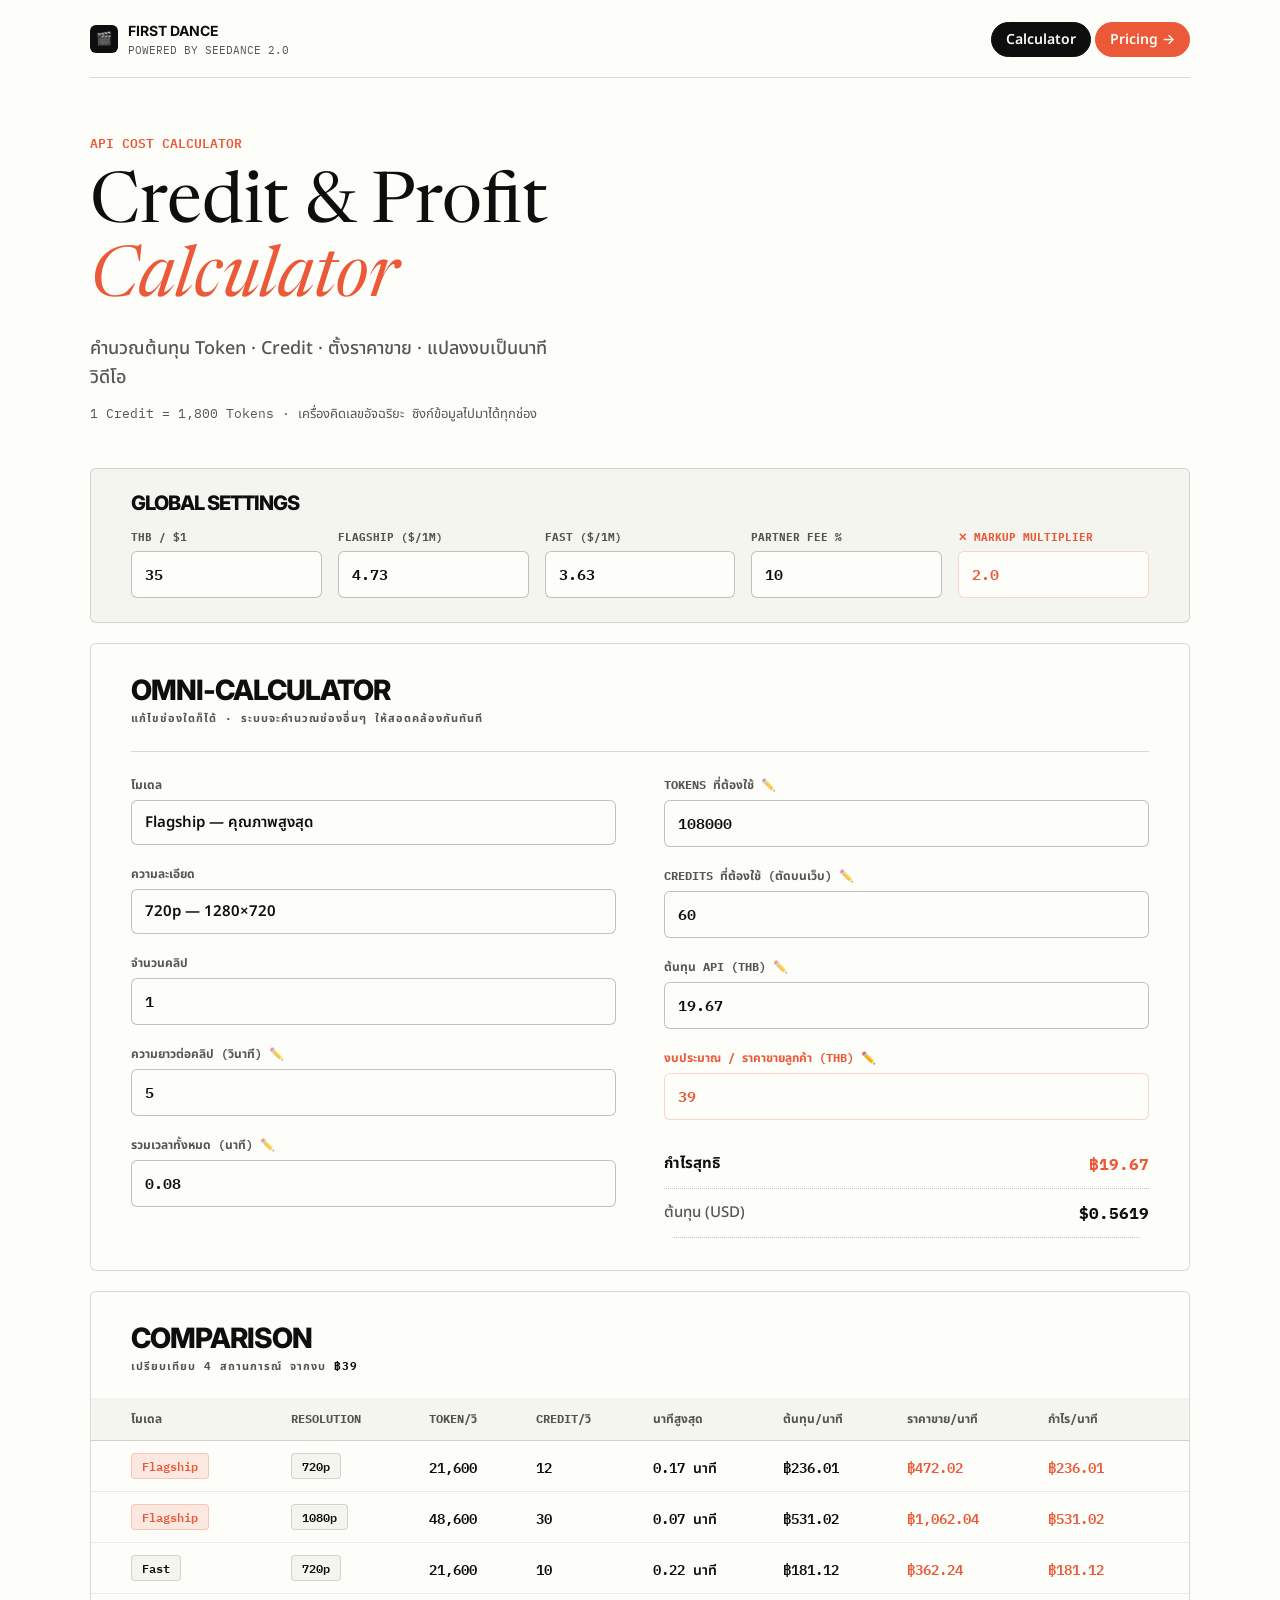
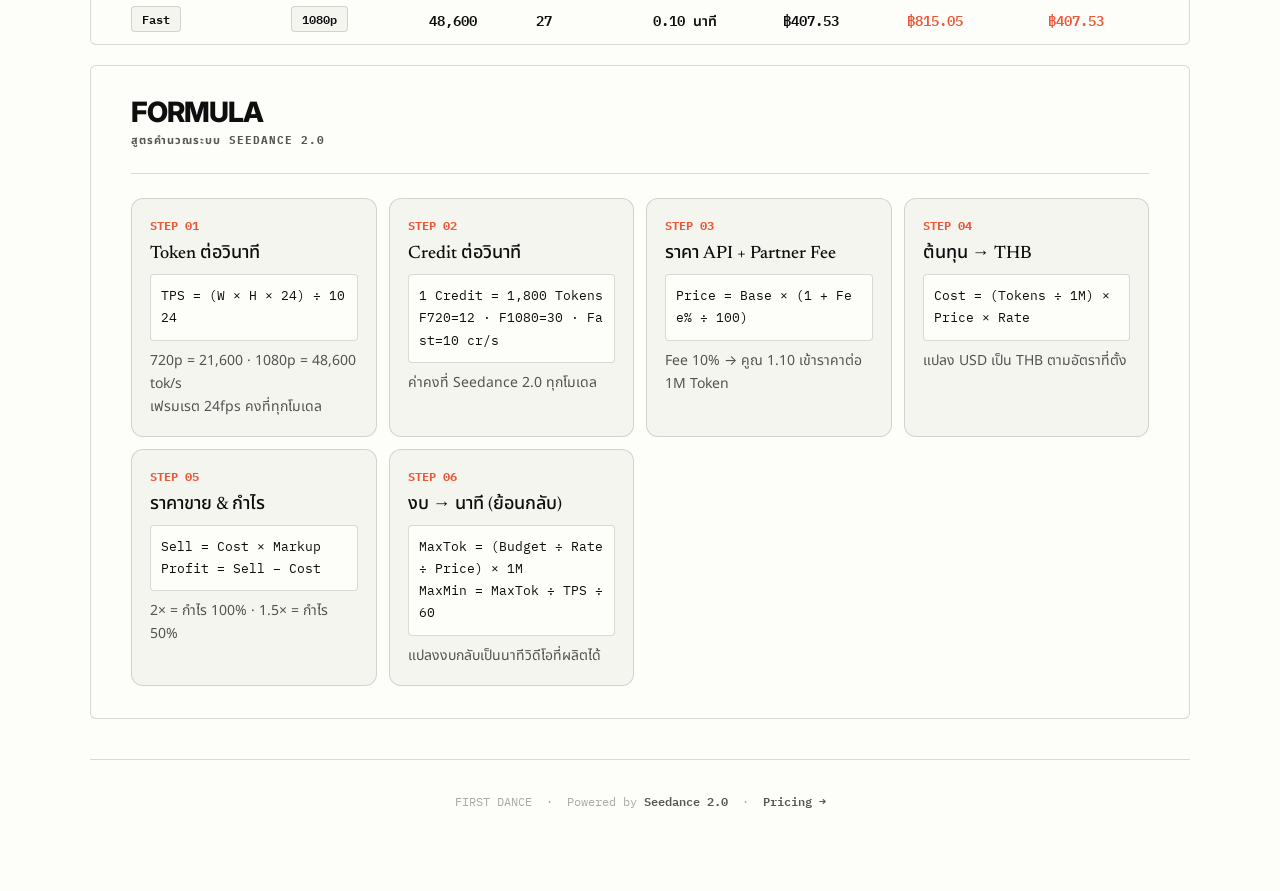
==== index.html @ 80312b05 "Initial commit: First Dance Calculator & Pricing UI" ====
<!DOCTYPE html>
<html lang="th">
<head>
<meta charset="UTF-8">
<meta name="viewport" content="width=device-width, initial-scale=1.0">
<title>FIRST DANCE — Credit & Profit Calculator</title>
<meta name="description" content="คำนวณต้นทุน Token, Credit, กำไร และงบประมาณสำหรับ Seedance 2.0 API">
<link rel="stylesheet" href="shared.css">
<style>
/* ── SECTION ROW LAYOUT ── */
.sec-list { display: flex; flex-direction: column; gap: 20px; margin-bottom: 40px; }
.sec-row {
  background: var(--snow);
  border: 1px solid var(--border);
  border-radius: var(--radius-sm);
  padding: 32px 40px;
  position: relative;
  overflow: hidden;
}
.sec-header {
  display: flex; justify-content: space-between; align-items: flex-end;
  margin-bottom: 24px;
}
.sec-name-wrap { display: flex; flex-direction: column; gap: 6px; }
.sec-name {
  font-family: var(--f-display);
  font-size: 28px; font-weight: 800;
  text-transform: uppercase;
  letter-spacing: -1px;
  line-height: 1;
  color: var(--black);
}
.sec-desc {
  font-family: var(--f-mono);
  font-size: 11px; font-weight: 700;
  color: var(--muted);
  text-transform: uppercase;
  letter-spacing: 1px;
}
.sec-sep { height: 1px; background: var(--black); margin-bottom: 24px; opacity: 0.15; }
.sec-grid-2 {
  display: grid;
  grid-template-columns: 1fr 1fr;
  gap: 48px;
}
@media(max-width: 768px) {
  .sec-grid-2 { grid-template-columns: 1fr; gap: 32px; }
  .sec-row { padding: 24px; }
}

/* Transparent results to blend with row */
.res-clean { background: transparent; border: none; margin-top: 0; }
.res-clean .res-row { padding: 12px 0; border-bottom: 1px dotted rgba(14,14,14,.25); }
.res-clean .res-row.hi { background: transparent; }
.res-clean .res-divider { margin: 8px 0; background: var(--black); opacity: 0.15; }

/* Custom field adjustments */
.sec-row .field { margin-bottom: 20px; }
</style>
</head>
<body>

<!-- NAV -->
<nav class="nav">
  <div class="nav-brand">
    <div class="nav-mark">🎬</div>
    <div>
      <div class="nav-name">FIRST DANCE</div>
      <div class="nav-sub">POWERED BY SEEDANCE 2.0</div>
    </div>
  </div>
  <div class="nav-links">
    <a href="index.html" class="active">Calculator</a>
    <a href="pricing.html" class="cta">Pricing →</a>
  </div>
</nav>

<div class="wrap">

<!-- HERO -->
<section class="hero">
  <div class="hero-eyebrow">API Cost Calculator</div>
  <h1>Credit &amp; Profit<br><em>Calculator</em></h1>
  <p class="hero-desc">คำนวณต้นทุน Token · Credit · ตั้งราคาขาย · แปลงงบเป็นนาทีวิดีโอ</p>
  <p class="hero-meta">1 Credit = 1,800 Tokens · เครื่องคิดเลขอัจฉริยะ ซิงก์ข้อมูลไปมาได้ทุกช่อง</p>
</section>

<div class="sec-list">

  <!-- ════ SETTINGS ════ -->
  <div class="sec-row" style="padding: 24px 40px; background: var(--surface);">
    <div class="sec-header" style="margin-bottom: 16px;">
      <div class="sec-name-wrap">
        <div class="sec-name" style="font-size: 20px;">Global Settings</div>
      </div>
    </div>
    <div class="settings-grid">
      <div class="field" style="margin:0"><label>THB / $1</label><input type="number" id="rate" value="35" oninput="syncAll('rate')"></div>
      <div class="field" style="margin:0"><label>Flagship ($/1M)</label><input type="number" id="pF" value="4.73" step="0.01" oninput="syncAll('rate')"></div>
      <div class="field" style="margin:0"><label>Fast ($/1M)</label><input type="number" id="pS" value="3.63" step="0.01" oninput="syncAll('rate')"></div>
      <div class="field" style="margin:0"><label>Partner Fee %</label><input type="number" id="fee" value="10" step="0.5" oninput="syncAll('rate')"></div>
      <div class="field accent" style="margin:0"><label>✕ Markup Multiplier</label><input type="number" id="markup" value="2.0" step="0.1" min="1" oninput="syncAll('rate')"></div>
    </div>
  </div>

  <!-- ════ OMNI CALCULATOR ════ -->
  <div class="sec-row">
    <div class="sec-header">
      <div class="sec-name-wrap">
        <div class="sec-name">Omni-Calculator</div>
        <div class="sec-desc">แก้ไขช่องใดก็ได้ · ระบบจะคำนวณช่องอื่นๆ ให้สอดคล้องกันทันที</div>
      </div>
    </div>
    <div class="sec-sep"></div>
    <div class="sec-grid-2">
      <!-- Left: Specs -->
      <div>
        <div class="field">
          <label>โมเดล</label>
          <select id="omni_model" onchange="syncAll('model')">
            <option value="f">Flagship — คุณภาพสูงสุด</option>
            <option value="s">Fast — ประหยัด & รวดเร็ว</option>
          </select>
        </div>
        <div class="field">
          <label>ความละเอียด</label>
          <select id="omni_res" onchange="syncAll('res')">
            <option value="720">720p — 1280×720</option>
            <option value="1080">1080p — 1920×1080</option>
          </select>
        </div>
        <div class="field">
          <label>จำนวนคลิป</label>
          <input type="number" id="omni_qty" value="1" min="1" oninput="syncAll('qty')">
        </div>
        <div class="field">
          <label>ความยาวต่อคลิป (วินาที) ✏️</label>
          <input type="number" id="omni_dur" value="5" min="0.1" step="0.1" oninput="syncAll('dur')">
        </div>
        <div class="field">
          <label>รวมเวลาทั้งหมด (นาที) ✏️</label>
          <input type="number" id="omni_min" value="0.08" min="0" step="0.01" oninput="syncAll('min')">
        </div>
      </div>
      
      <!-- Right: Costs & Budgets -->
      <div>
        <div class="field">
          <label>Tokens ที่ต้องใช้ ✏️</label>
          <input type="number" id="omni_tok" value="108000" min="0" oninput="syncAll('tok')">
        </div>
        <div class="field">
          <label>Credits ที่ต้องใช้ (ตัดบนเว็บ) ✏️</label>
          <input type="number" id="omni_cr" value="60" min="0" oninput="syncAll('cr')">
        </div>
        <div class="field">
          <label>ต้นทุน API (THB) ✏️</label>
          <input type="number" id="omni_cost" value="19.67" min="0" step="0.01" oninput="syncAll('cost')">
        </div>
        <div class="field accent">
          <label>งบประมาณ / ราคาขายลูกค้า (THB) ✏️</label>
          <input type="number" id="omni_budget" value="39.34" min="0" step="1" oninput="syncAll('budget')">
        </div>
        
        <!-- Meta info -->
        <div class="results res-clean" style="margin-top: 16px;">
          <div class="res-row hi"><span class="res-label">กำไรสุทธิ</span><span class="res-val vr" id="omni_profit">฿0</span></div>
          <div class="res-row"><span class="res-label">ต้นทุน (USD)</span><span class="res-val" id="omni_usd">$0.0000</span></div>
        </div>
      </div>
    </div>
  </div>

  <!-- ════ COMPARISON TABLE ════ -->
  <div class="sec-row" style="padding: 0;">
    <div class="sec-header" style="padding: 32px 40px 0; margin-bottom: 24px;">
      <div class="sec-name-wrap">
        <div class="sec-name">Comparison</div>
        <div class="sec-desc">เปรียบเทียบ 4 สถานการณ์ จากงบ <span id="cmp_lbl" style="color:var(--black)">—</span></div>
      </div>
    </div>
    <div class="tbl-wrap">
      <table>
        <thead><tr>
          <th style="padding-left:40px">โมเดล</th><th>Resolution</th><th>Token/วิ</th><th>Credit/วิ</th>
          <th>นาทีสูงสุด</th><th>ต้นทุน/นาที</th><th>ราคาขาย/นาที</th><th style="padding-right:40px">กำไร/นาที</th>
        </tr></thead>
        <tbody id="cmp_body"></tbody>
      </table>
    </div>
  </div>

  <!-- ════ FORMULA ════ -->
  <div class="sec-row">
    <div class="sec-header">
      <div class="sec-name-wrap">
        <div class="sec-name">Formula</div>
        <div class="sec-desc">สูตรคำนวณระบบ Seedance 2.0</div>
      </div>
    </div>
    <div class="sec-sep"></div>
    <div class="formula-grid">
      <div class="f-item">
        <div class="f-step">Step 01</div>
        <div class="f-title">Token ต่อวินาที</div>
        <div class="f-code">TPS = (W × H × 24) ÷ 1024</div>
        <div class="f-desc">720p = 21,600 · 1080p = 48,600 tok/s<br>เฟรมเรต 24fps คงที่ทุกโมเดล</div>
      </div>
      <div class="f-item">
        <div class="f-step">Step 02</div>
        <div class="f-title">Credit ต่อวินาที</div>
        <div class="f-code">1 Credit = 1,800 Tokens<br>F720=12 · F1080=30 · Fast=10 cr/s</div>
        <div class="f-desc">ค่าคงที่ Seedance 2.0 ทุกโมเดล</div>
      </div>
      <div class="f-item">
        <div class="f-step">Step 03</div>
        <div class="f-title">ราคา API + Partner Fee</div>
        <div class="f-code">Price = Base × (1 + Fee% ÷ 100)</div>
        <div class="f-desc">Fee 10% → คูณ 1.10 เข้าราคาต่อ 1M Token</div>
      </div>
      <div class="f-item">
        <div class="f-step">Step 04</div>
        <div class="f-title">ต้นทุน → THB</div>
        <div class="f-code">Cost = (Tokens ÷ 1M) × Price × Rate</div>
        <div class="f-desc">แปลง USD เป็น THB ตามอัตราที่ตั้ง</div>
      </div>
      <div class="f-item">
        <div class="f-step">Step 05</div>
        <div class="f-title">ราคาขาย & กำไร</div>
        <div class="f-code">Sell = Cost × Markup<br>Profit = Sell − Cost</div>
        <div class="f-desc">2× = กำไร 100% · 1.5× = กำไร 50%</div>
      </div>
      <div class="f-item">
        <div class="f-step">Step 06</div>
        <div class="f-title">งบ → นาที (ย้อนกลับ)</div>
        <div class="f-code">MaxTok = (Budget ÷ Rate ÷ Price) × 1M<br>MaxMin = MaxTok ÷ TPS ÷ 60</div>
        <div class="f-desc">แปลงงบกลับเป็นนาทีวิดีโอที่ผลิตได้</div>
      </div>
    </div>
  </div>

</div> <!-- /sec-list -->

<footer class="footer">
  FIRST DANCE &nbsp;·&nbsp; Powered by <a href="https://seedance2.ai">Seedance 2.0</a> &nbsp;·&nbsp; <a href="pricing.html">Pricing →</a>
</footer>

</div><!-- /wrap -->

<script>
// ── Helpers ──
const TPS720  = (1280*720*24)/1024;
const TPS1080 = (1920*1080*24)/1024;
const CR = { f720:12, f1080:30, s720:10, s1080:27 };
const TOKENS_PER_CR = 1800;

const fmt  = (n, d=2) => Number(n).toLocaleString('th-TH', {minimumFractionDigits:d, maximumFractionDigits:d});
const fmti = n => Math.round(n).toLocaleString('th-TH');
const g    = id => parseFloat(document.getElementById(id).value) || 0;
const set  = (id, v) => document.getElementById(id).textContent = v;

function getGlobals() {
  const rate=g('rate')||35, pF=g('pF')||4.73, pS=g('pS')||3.63, fee=g('fee'), mk=g('markup')||1;
  const fm = 1 + fee/100;
  return { rate, rF: pF*fm, rS: pS*fm, mk };
}

let lastEdited = 'dur'; // Default anchor point

function getConstants() {
  const mdl = document.getElementById('omni_model').value;
  const res = document.getElementById('omni_res').value;
  const { rate, rF, rS, mk } = getGlobals();
  
  const tps = res === '1080' ? TPS1080 : TPS720;
  const pm = mdl === 'f' ? rF : rS; // USD per 1M tokens
  
  const qty = g('omni_qty') || 1;
  
  return { rate, mk, tps, pm, qty, rF, rS };
}

function syncAll(source) {
  // If user changed settings, model, res, or qty, we keep the last anchor point to recalculate based on it.
  if (source !== 'rate' && source !== 'model' && source !== 'res' && source !== 'qty') {
    if (source) lastEdited = source;
  }
  
  const c = getConstants();
  let tok = 0;
  
  // 1. Calculate Tokens (the absolute truth) from the currently anchored input
  if (lastEdited === 'dur') {
    const dur = g('omni_dur');
    tok = dur * c.qty * c.tps;
  } else if (lastEdited === 'min') {
    const mins = g('omni_min');
    const dur = (mins * 60) / c.qty;
    tok = dur * c.qty * c.tps;
  } else if (lastEdited === 'tok') {
    tok = g('omni_tok');
  } else if (lastEdited === 'cr') {
    const cr = g('omni_cr');
    tok = cr * TOKENS_PER_CR;
  } else if (lastEdited === 'cost') {
    const costThb = g('omni_cost');
    const costUsd = costThb / c.rate;
    tok = (costUsd / c.pm) * 1e6;
  } else if (lastEdited === 'budget') {
    const budget = g('omni_budget');
    const costThb = budget / c.mk;
    const costUsd = costThb / c.rate;
    tok = (costUsd / c.pm) * 1e6;
  }

  // 2. Compute all other values from `tok`
  const durTotal = tok / c.tps;
  const durPerClip = c.qty > 0 ? durTotal / c.qty : 0;
  const mins = durTotal / 60;
  const cr = tok / TOKENS_PER_CR;
  const costUsd = (tok / 1e6) * c.pm;
  const costThb = costUsd * c.rate;
  const budget = costThb * c.mk;
  const profit = budget - costThb;
  
  // 3. Update DOM inputs safely (skip the one user is currently typing to prevent jumping cursors)
  // We use .toFixed or Math.round to avoid commas in <input type="number">
  if (source !== 'dur') document.getElementById('omni_dur').value = (Math.round(durPerClip * 10) / 10).toString();
  if (source !== 'min') document.getElementById('omni_min').value = (Math.round(mins * 100) / 100).toString();
  if (source !== 'tok') document.getElementById('omni_tok').value = Math.round(tok).toString();
  if (source !== 'cr')  document.getElementById('omni_cr').value = Math.round(cr).toString();
  if (source !== 'cost') document.getElementById('omni_cost').value = (Math.round(costThb * 100) / 100).toString();
  if (source !== 'budget') document.getElementById('omni_budget').value = Math.round(budget).toString();
  
  // Update text results
  set('omni_profit', '฿' + fmt(profit));
  set('omni_usd', '$' + fmt(costUsd, 4));
  
  // Update comparison table
  updateComparison(budget, c.rate, c.mk, c.rF, c.rS);
}

function updateComparison(budget, rate, mk, rF, rS) {
  set('cmp_lbl', '฿' + fmt(budget, 0));
  const rows = [
    { m:'Flagship', r:'720p',  tps:TPS720,  cr:12, pm:rF },
    { m:'Flagship', r:'1080p', tps:TPS1080, cr:30, pm:rF },
    { m:'Fast',     r:'720p',  tps:TPS720,  cr:10, pm:rS },
    { m:'Fast',     r:'1080p', tps:TPS1080, cr:27, pm:rS },
  ];
  const tbody = document.getElementById('cmp_body');
  tbody.innerHTML = '';
  rows.forEach(r => {
    const mt = budget>0 ? (budget/rate/r.pm)*1e6 : 0;
    const ms = budget>0 ? mt/r.tps : 0;
    const mm = budget>0 ? ms/60 : 0;
    const cpm = (r.tps*60/1e6)*r.pm*rate;
    const spm = cpm*mk;
    const ppm = spm-cpm;
    const tr = document.createElement('tr');
    tr.innerHTML = `
      <td style="padding-left:40px"><span class="tag${r.m==='Flagship'?' red':''}">${r.m}</span></td>
      <td><span class="tag">${r.r}</span></td>
      <td class="mono">${fmti(r.tps)}</td>
      <td class="mono">${r.cr}</td>
      <td class="mono">${fmt(mm)} นาที</td>
      <td class="mono">฿${fmt(cpm)}</td>
      <td class="mono red">฿${fmt(spm)}</td>
      <td class="mono red" style="padding-right:40px">฿${fmt(ppm)}</td>`;
    tbody.appendChild(tr);
  });
}

// Initial calculation on load
window.onload = () => syncAll();
</script>
</body>
</html>
---- shared.css ----
/* ═══════════════════════════════════════════
   FIRST DANCE — Design System v2
   Black Russian · Snow · Cinnabar
═══════════════════════════════════════════ */
@import url('https://fonts.googleapis.com/css2?family=Inter:wght@400;500;600;700&family=Newsreader:ital,opsz,wght@0,6..72,400;0,6..72,500;1,6..72,400&family=IBM+Plex+Mono:wght@400;500;600;700&family=Noto+Sans+Thai:wght@400;500;600;700&display=swap');

/* ── RESET ── */
*, *::before, *::after { box-sizing: border-box; margin: 0; padding: 0; }
html { scroll-behavior: auto; }

/* ── TOKENS ── */
:root {
  --black:   #0e0e0e;
  --snow:    #fdfdf9;
  --red:     #eb5939;
  --red-dim: rgba(235,89,57,.12);
  --red-mid: rgba(235,89,57,.25);

  --bg:      var(--snow);
  --fg:      var(--black);
  --border:  rgba(14,14,14,.15); /* Slightly darker for better visibility */
  --border2: rgba(14,14,14,.08);
  --surface: #f5f5f0;
  --muted:   rgba(14,14,14,.7); /* Darker muted for readability */
  --dim:     rgba(14,14,14,.35);

  /* Font roles: */
  --f-display:  'Inter', 'Noto Sans Thai', sans-serif;
  --f-thai:     'Noto Sans Thai', 'Inter', sans-serif;
  --f-editorial:'Newsreader', 'Noto Sans Thai', serif;
  --f-mono:     'IBM Plex Mono', 'Noto Sans Thai', monospace;

  --radius-sm: 6px;
  --radius:    12px;
  --radius-lg: 20px;
  --ease:      cubic-bezier(.16,1,.3,1);
}

/* ── BASE ── */
body {
  font-family: var(--f-thai);
  background: var(--bg);
  color: var(--fg);
  min-height: 100vh;
  padding: 0 24px 80px;
  -webkit-font-smoothing: antialiased;
  overflow-x: hidden;
  font-size: 16px;
  line-height: 1.5;
}
::selection { background: var(--red); color: var(--snow); }

/* ── SCROLLBAR ── */
::-webkit-scrollbar { width: 4px; }
::-webkit-scrollbar-track { background: transparent; }
::-webkit-scrollbar-thumb { background: var(--dim); border-radius: 2px; }

/* ── NAV ── */
.nav {
  display: flex; align-items: center; justify-content: space-between;
  padding: 20px 0 18px;
  max-width: 1100px; margin: 0 auto;
  border-bottom: 1px solid var(--border);
}
.nav-brand { display: flex; align-items: center; gap: 10px; }
.nav-mark {
  width: 28px; height: 28px; border-radius: 6px;
  background: var(--black);
  display: flex; align-items: center; justify-content: center;
  font-size: 13px;
}
.nav-name {
  font-family: var(--f-display);
  font-size: 14px; font-weight: 700;
  color: var(--black);
}
.nav-sub {
  font-family: var(--f-mono);
  font-size: 11px; color: var(--muted);
  margin-top: 1px;
}
.nav-links { display: flex; gap: 4px; }
.nav-links a {
  font-size: 14px; font-weight: 600;
  color: var(--muted);
  text-decoration: none;
  padding: 6px 14px;
  border-radius: 99px;
  border: 1px solid transparent;
  transition: all .2s var(--ease);
}
.nav-links a:hover { color: var(--fg); border-color: var(--border); }
.nav-links a.active {
  background: var(--black); color: var(--snow);
  border-color: var(--black);
}
.nav-links a.cta {
  background: var(--red); color: var(--snow) !important;
  border-color: var(--red) !important;
}

/* ── WRAP ── */
.wrap { max-width: 1100px; margin: 0 auto; }

/* ── HERO ── */
.hero { padding: 56px 0 44px; }
.hero-eyebrow {
  font-family: var(--f-mono);
  font-size: 13px; font-weight: 600;
  color: var(--red);
  text-transform: uppercase;
  margin-bottom: 16px;
}
.hero h1 {
  font-family: var(--f-editorial);
  font-size: clamp(40px, 5.5vw, 72px);
  font-weight: 400; /* Thicker */
  line-height: 1.05;
  margin-bottom: 18px;
  color: var(--black);
}
.hero h1 em {
  font-style: italic;
  color: var(--red);
}
.hero-desc {
  font-family: var(--f-thai);
  font-size: 18px;
  font-weight: 500;
  color: var(--muted);
  line-height: 1.6;
  max-width: 480px;
  margin-bottom: 12px;
}
.hero-meta {
  font-family: var(--f-mono);
  font-size: 13px;
  color: var(--muted);
}

/* ── SECTION LABEL ── */
.section-label {
  font-family: var(--f-mono);
  font-size: 12px; font-weight: 700;
  color: var(--muted);
  text-transform: uppercase;
  letter-spacing: .5px;
  margin: 32px 0 16px;
  display: flex; align-items: center; gap: 12px;
}
.section-label::after { content: ''; flex: 1; height: 1px; background: var(--border); }

/* ── CARD ── */
.card {
  background: var(--snow);
  border: 1px solid var(--border);
  border-radius: var(--radius-lg);
  padding: 28px;
  position: relative;
}
.card-title {
  font-family: var(--f-thai);
  font-size: 20px; font-weight: 700;
  color: var(--black);
  margin-bottom: 5px;
  line-height: 1.3;
}
.card-sub {
  font-family: var(--f-thai);
  font-size: 15px;
  color: var(--muted);
  line-height: 1.5;
  margin-bottom: 20px;
}

/* ── SETTINGS BAR ── */
.settings-bar {
  background: var(--surface);
  border: 1px solid var(--border);
  border-radius: var(--radius-lg);
  padding: 20px 24px;
  margin-bottom: 24px;
}
.settings-bar-label {
  font-family: var(--f-mono);
  font-size: 12px; font-weight: 700;
  color: var(--muted);
  text-transform: uppercase;
  margin-bottom: 16px;
  display: flex; align-items: center; gap: 10px;
}
.settings-bar-label::after { content: ''; flex: 1; height: 1px; background: var(--border); }
.settings-grid {
  display: grid;
  grid-template-columns: repeat(auto-fit, minmax(170px, 1fr));
  gap: 16px;
}
.settings-grid .field label { white-space: nowrap; font-size: 11px; letter-spacing: 0; }

/* ── FORM FIELD ── */
.field { display: flex; flex-direction: column; gap: 6px; margin-bottom: 14px; }
.field label {
  font-family: var(--f-mono);
  font-size: 12px; font-weight: 700;
  color: var(--muted);
  text-transform: uppercase;
}
.field input, .field select {
  font-family: var(--f-mono);
  font-size: 15px; font-weight: 600;
  color: var(--black);
  background: var(--snow);
  border: 1.5px solid rgba(14,14,14,.25); /* More visible border */
  border-radius: var(--radius-sm);
  padding: 10px 13px;
  width: 100%;
  transition: border-color .15s, box-shadow .15s;
  -webkit-appearance: none; appearance: none;
}
.field select { cursor: pointer; font-family: var(--f-thai); }
.field input:focus, .field select:focus {
  outline: none;
  border-color: var(--red);
  box-shadow: 0 0 0 3px var(--red-dim);
}
.field.accent label { color: var(--red); }
.field.accent input { border-color: var(--red-mid); color: var(--red); }
select {
  background-image: url("data:image/svg+xml,%3Csvg xmlns='http://www.w3.org/2000/svg' width='10' height='6' viewBox='0 0 10 6'%3E%3Cpath fill='%230e0e0e' opacity='.6' d='M0 0l5 6 5-6z'/%3E%3C/svg%3E");
  background-repeat: no-repeat;
  background-position: right 13px center;
  padding-right: 34px;
}
.row2 { display: grid; grid-template-columns: 2fr 1fr; gap: 8px; }

/* ── RESULTS ── */
.results {
  background: var(--surface);
  border: 1px solid var(--border);
  border-radius: var(--radius);
  overflow: hidden;
  margin-top: 16px;
}
.res-row {
  display: flex; justify-content: space-between; align-items: center;
  padding: 12px 16px;
  border-bottom: 1px solid var(--border2);
  gap: 10px;
}
.res-row:last-child { border-bottom: none; }
.res-label {
  font-family: var(--f-thai);
  font-size: 15px; font-weight: 500;
  color: var(--muted);
  flex-shrink: 0;
  line-height: 1.4;
}
.res-val {
  font-family: var(--f-mono);
  font-size: 16px; font-weight: 700;
  color: var(--black);
  text-align: right;
  white-space: nowrap;
}
.res-val.vr  { color: var(--red); }
.res-row.hi  { background: rgba(235,89,57,.08); }
.res-row.hi .res-label { font-weight: 700; color: var(--black); }
.res-divider { height: 1px; background: var(--border); }

/* ── BIG NUMBER ── */
.big-num {
  font-family: var(--f-editorial);
  font-size: clamp(28px, 4vw, 48px);
  font-weight: 500;
  line-height: 1;
  color: var(--black);
}
.big-num.red { color: var(--red); }

/* ── STAT BOXES ── */
.stat-grid { display: grid; grid-template-columns: repeat(auto-fit, minmax(130px, 1fr)); gap: 1px; background: var(--border); border-radius: var(--radius); overflow: hidden; margin-top: 16px; }
.stat-box { background: var(--snow); padding: 18px 14px; text-align: center; }
.stat-val { font-family: var(--f-mono); font-size: 22px; font-weight: 700; color: var(--black); margin-bottom: 6px; }
.stat-val.red { color: var(--red); }
.stat-lbl { font-family: var(--f-mono); font-size: 12px; font-weight: 700; color: var(--muted); text-transform: uppercase; line-height: 1.4; }

/* ── TABLE ── */
.tbl-wrap { overflow-x: auto; }
table { width: 100%; border-collapse: collapse; }
th {
  font-family: var(--f-mono);
  padding: 12px 14px;
  text-align: left;
  color: var(--muted);
  font-size: 12px; font-weight: 700;
  text-transform: uppercase;
  border-bottom: 1px solid var(--border);
  white-space: nowrap;
  background: var(--surface);
}
td {
  padding: 12px 14px;
  border-bottom: 1px solid var(--border2);
  font-size: 14px;
  white-space: nowrap;
}
tbody tr:last-child td { border-bottom: none; }
tbody tr:hover { background: var(--surface); }
.mono { font-family: var(--f-mono); font-weight: 600; }
.mono.red { color: var(--red); }

/* ── TAGS ── */
.tag {
  display: inline-flex; align-items: center;
  padding: 3px 10px; border-radius: 4px;
  font-family: var(--f-mono);
  font-size: 12px; font-weight: 600;
  background: var(--surface); color: var(--fg);
  border: 1px solid var(--border);
}
.tag.red { background: var(--red-dim); color: var(--red); border-color: var(--red-mid); }

/* ── FORMULA ── */
.formula-grid { display: grid; grid-template-columns: repeat(auto-fit, minmax(220px, 1fr)); gap: 12px; }
.f-item { background: var(--surface); border: 1px solid var(--border); border-radius: var(--radius); padding: 18px; }
.f-step { font-family: var(--f-mono); font-size: 12px; font-weight: 700; color: var(--red); text-transform: uppercase; margin-bottom: 8px; }
.f-title { font-family: var(--f-editorial); font-size: 18px; font-weight: 500; margin-bottom: 8px; color: var(--black); line-height: 1.3; }
.f-code { font-family: var(--f-mono); font-size: 13px; color: var(--black); background: var(--snow); border: 1px solid var(--border); border-radius: 4px; padding: 10px; line-height: 1.7; margin-bottom: 8px; word-break: break-all; }
.f-desc { font-family: var(--f-thai); font-size: 14px; color: var(--muted); line-height: 1.65; }

/* ── BUTTON ── */
.btn {
  font-family: var(--f-display);
  font-size: 14px; font-weight: 700;
  padding: 10px 20px;
  border-radius: 99px;
  border: 1.5px solid transparent;
  transition: all .2s var(--ease);
  display: inline-flex; align-items: center; gap: 6px;
}
.btn-solid { background: var(--black); color: var(--snow); border-color: var(--black); }
.btn-solid:hover { background: var(--red); border-color: var(--red); }
.btn-outline { background: transparent; color: var(--fg); border-color: var(--border); }
.btn-outline:hover { border-color: var(--black); }
.btn-red { background: var(--red); color: var(--snow); border-color: var(--red); }
.btn-red:hover { opacity: .9; }

/* ── TOGGLE TABS ── */
.tab-bar {
  display: flex; gap: 2px;
  background: var(--surface);
  border: 1px solid var(--border);
  border-radius: 99px;
  padding: 4px;
  width: fit-content;
  margin-bottom: 20px;
}
.tab-btn {
  font-family: var(--f-display);
  font-size: 14px; font-weight: 600;
  padding: 8px 20px;
  border-radius: 99px;
  border: none; background: transparent;
  color: var(--muted);
  transition: all .2s var(--ease);
}
.tab-btn.active { background: var(--black); color: var(--snow); }

/* ── CONVERTER ── */
.converter-box {
  display: grid;
  grid-template-columns: 1fr auto 1fr;
  gap: 16px;
  align-items: start;
  margin-bottom: 16px;
}
.conv-side { background: var(--surface); border: 1px solid var(--border); border-radius: var(--radius); padding: 16px; }
.conv-label {
  font-family: var(--f-mono);
  font-size: 12px; font-weight: 700;
  color: var(--muted);
  text-transform: uppercase;
  margin-bottom: 10px;
}
.conv-mid {
  display: flex; align-items: center; justify-content: center;
  padding-top: 40px;
}
.conv-arrow {
  width: 40px; height: 40px;
  border-radius: 50%;
  background: var(--black);
  color: var(--snow);
  display: flex; align-items: center; justify-content: center;
  font-size: 16px;
  border: none;
  transition: background .2s;
}
.conv-arrow:hover { background: var(--red); }
.conv-result {
  font-family: var(--f-editorial);
  font-size: 32px; font-weight: 500;
  color: var(--black);
  line-height: 1;
  margin-top: 12px;
  margin-bottom: 6px;
}
.conv-result-label {
  font-family: var(--f-mono);
  font-size: 13px; color: var(--muted);
}
@media (max-width: 640px) {
  .converter-box { grid-template-columns: 1fr; }
  .conv-mid { padding-top: 0; transform: rotate(90deg); }
}

/* ── 2 COL ── */
.two-col { display: grid; grid-template-columns: 1fr 1fr; gap: 16px; margin-bottom: 20px; }
@media (max-width: 780px) { .two-col { grid-template-columns: 1fr; } }

/* ── FOOTER ── */
.footer {
  font-family: var(--f-mono);
  font-size: 12px; color: var(--dim);
  text-align: center;
  padding: 32px 0 0;
  border-top: 1px solid var(--border);
  margin-top: 40px;
}
.footer a { color: var(--muted); text-decoration: none; font-weight: 600; }
.footer a:hover { color: var(--red); }
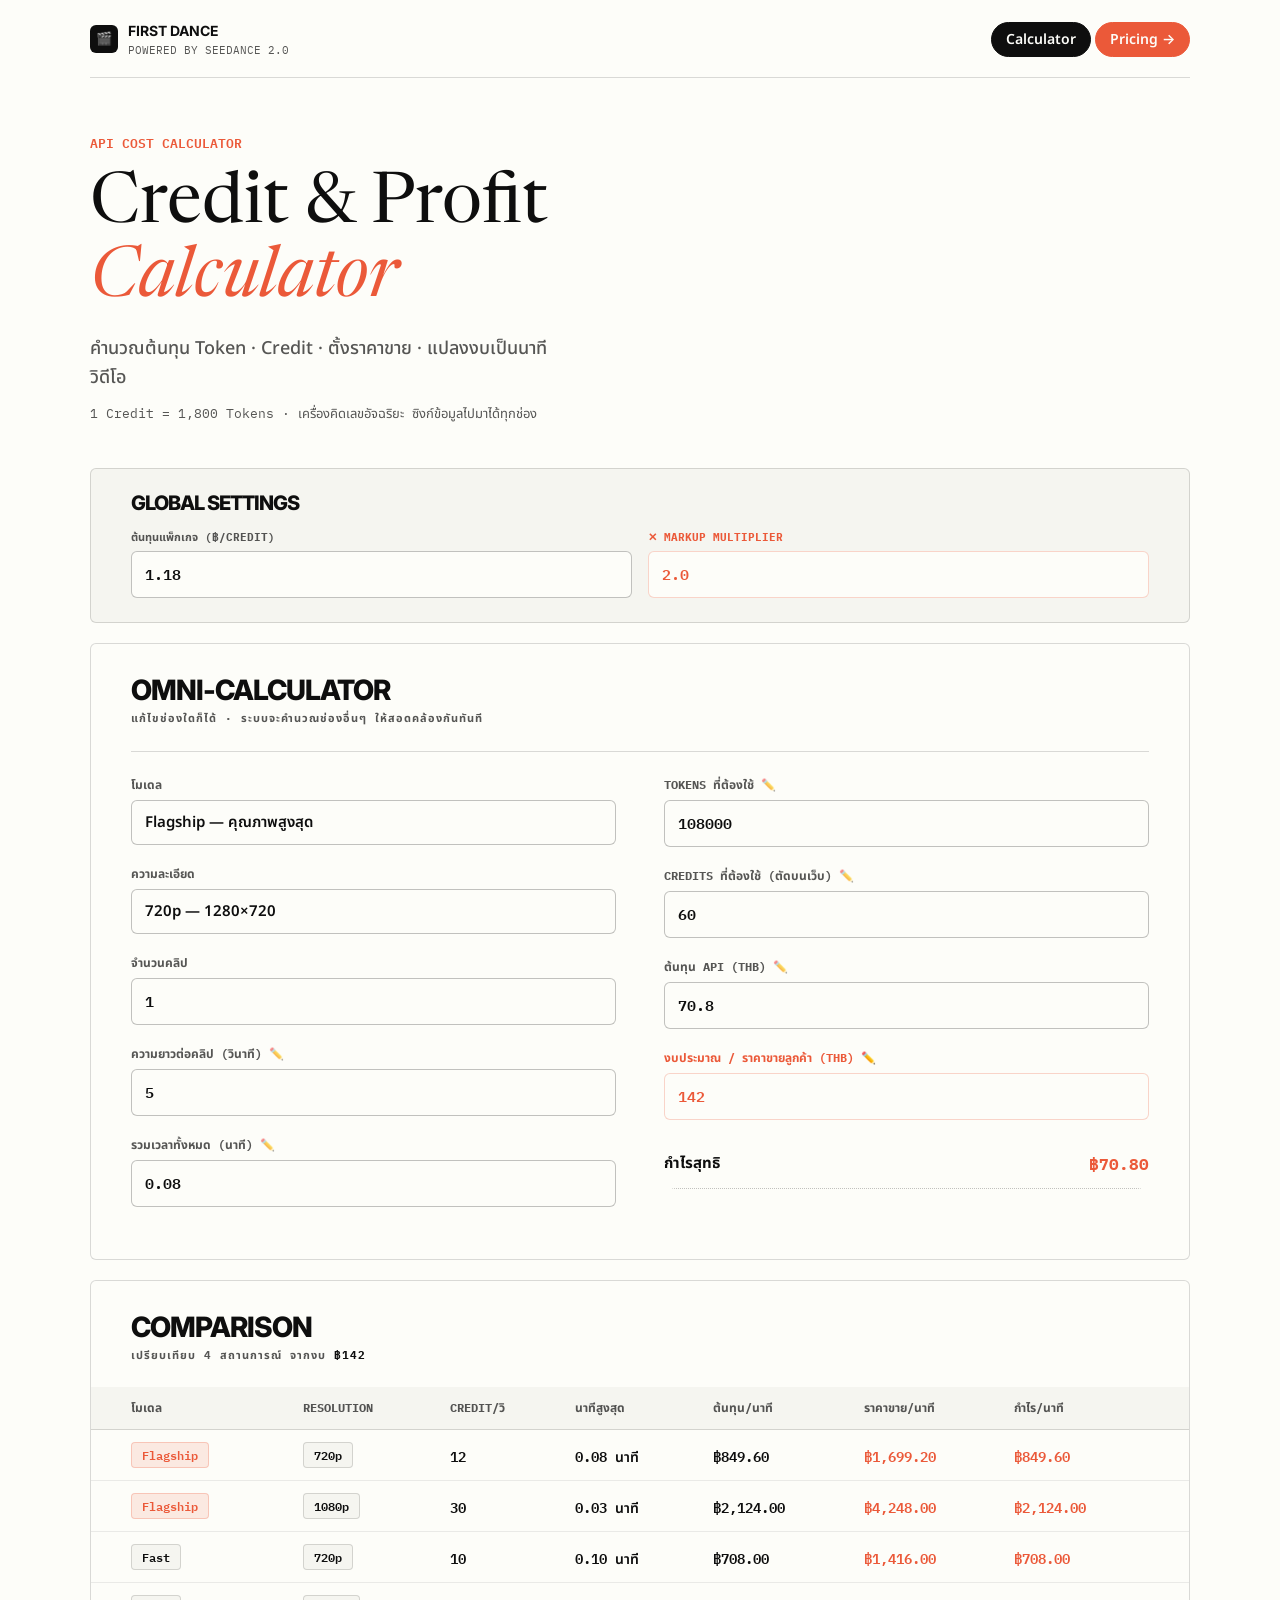
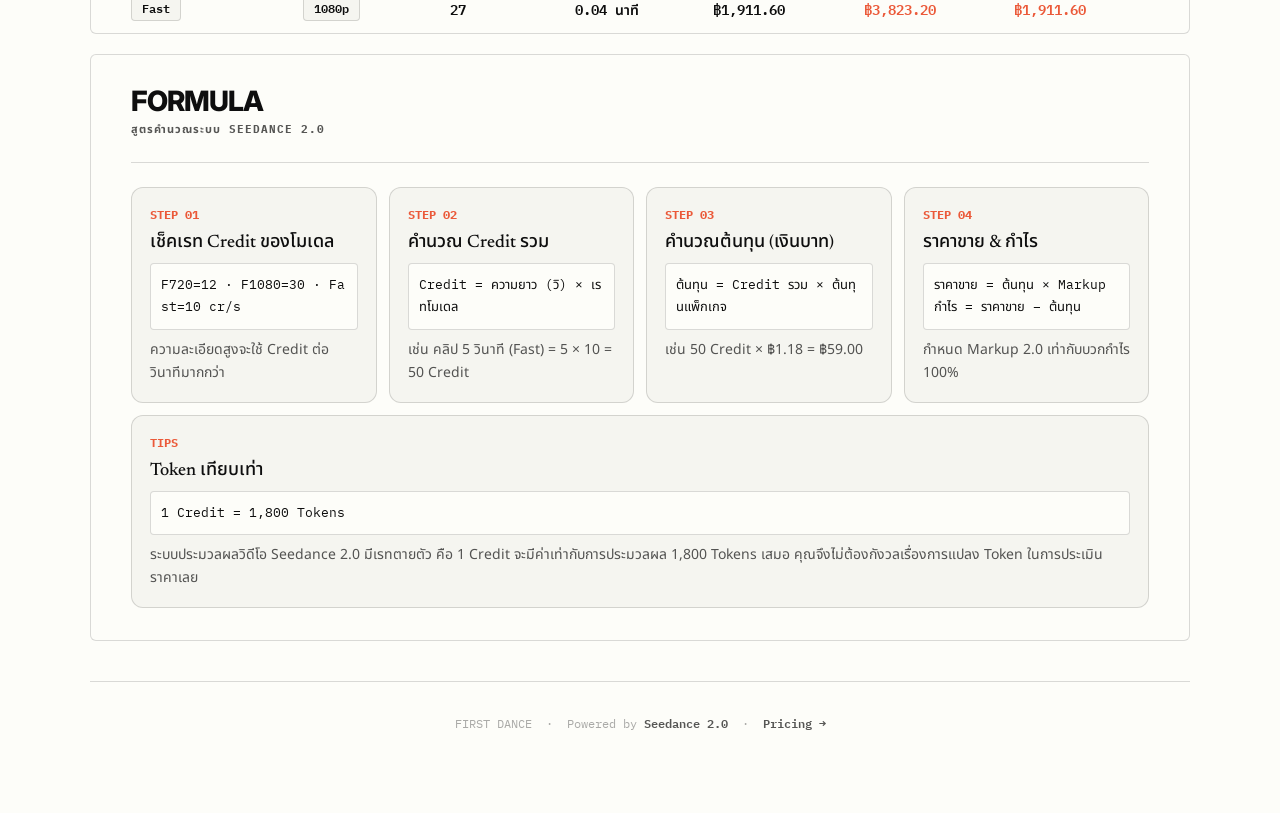
==== commit b2f9747a: "feat: THB pricing table and simplified formulas" ====
--- a/index.html
+++ b/index.html
@@ -95,10 +95,7 @@
       </div>
     </div>
     <div class="settings-grid">
-      <div class="field" style="margin:0"><label>THB / $1</label><input type="number" id="rate" value="35" oninput="syncAll('rate')"></div>
-      <div class="field" style="margin:0"><label>Flagship ($/1M)</label><input type="number" id="pF" value="4.73" step="0.01" oninput="syncAll('rate')"></div>
-      <div class="field" style="margin:0"><label>Fast ($/1M)</label><input type="number" id="pS" value="3.63" step="0.01" oninput="syncAll('rate')"></div>
-      <div class="field" style="margin:0"><label>Partner Fee %</label><input type="number" id="fee" value="10" step="0.5" oninput="syncAll('rate')"></div>
+      <div class="field" style="margin:0"><label>ต้นทุนแพ็กเกจ (฿/Credit)</label><input type="number" id="thb_per_cr" value="1.18" step="0.01" oninput="syncAll('rate')"></div>
       <div class="field accent" style="margin:0"><label>✕ Markup Multiplier</label><input type="number" id="markup" value="2.0" step="0.1" min="1" oninput="syncAll('rate')"></div>
     </div>
   </div>
@@ -165,7 +162,6 @@
         <!-- Meta info -->
         <div class="results res-clean" style="margin-top: 16px;">
           <div class="res-row hi"><span class="res-label">กำไรสุทธิ</span><span class="res-val vr" id="omni_profit">฿0</span></div>
-          <div class="res-row"><span class="res-label">ต้นทุน (USD)</span><span class="res-val" id="omni_usd">$0.0000</span></div>
         </div>
       </div>
     </div>
@@ -182,7 +178,7 @@
     <div class="tbl-wrap">
       <table>
         <thead><tr>
-          <th style="padding-left:40px">โมเดล</th><th>Resolution</th><th>Token/วิ</th><th>Credit/วิ</th>
+          <th style="padding-left:40px">โมเดล</th><th>Resolution</th><th>Credit/วิ</th>
           <th>นาทีสูงสุด</th><th>ต้นทุน/นาที</th><th>ราคาขาย/นาที</th><th style="padding-right:40px">กำไร/นาที</th>
         </tr></thead>
         <tbody id="cmp_body"></tbody>
@@ -202,39 +198,33 @@
     <div class="formula-grid">
       <div class="f-item">
         <div class="f-step">Step 01</div>
-        <div class="f-title">Token ต่อวินาที</div>
-        <div class="f-code">TPS = (W × H × 24) ÷ 1024</div>
-        <div class="f-desc">720p = 21,600 · 1080p = 48,600 tok/s<br>เฟรมเรต 24fps คงที่ทุกโมเดล</div>
+        <div class="f-title">เช็คเรท Credit ของโมเดล</div>
+        <div class="f-code">F720=12 · F1080=30 · Fast=10 cr/s</div>
+        <div class="f-desc">ความละเอียดสูงจะใช้ Credit ต่อวินาทีมากกว่า</div>
       </div>
       <div class="f-item">
         <div class="f-step">Step 02</div>
-        <div class="f-title">Credit ต่อวินาที</div>
-        <div class="f-code">1 Credit = 1,800 Tokens<br>F720=12 · F1080=30 · Fast=10 cr/s</div>
-        <div class="f-desc">ค่าคงที่ Seedance 2.0 ทุกโมเดล</div>
+        <div class="f-title">คำนวณ Credit รวม</div>
+        <div class="f-code">Credit = ความยาว (วิ) × เรทโมเดล</div>
+        <div class="f-desc">เช่น คลิป 5 วินาที (Fast) = 5 × 10 = 50 Credit</div>
       </div>
       <div class="f-item">
         <div class="f-step">Step 03</div>
-        <div class="f-title">ราคา API + Partner Fee</div>
-        <div class="f-code">Price = Base × (1 + Fee% ÷ 100)</div>
-        <div class="f-desc">Fee 10% → คูณ 1.10 เข้าราคาต่อ 1M Token</div>
+        <div class="f-title">คำนวณต้นทุน (เงินบาท)</div>
+        <div class="f-code">ต้นทุน = Credit รวม × ต้นทุนแพ็กเกจ</div>
+        <div class="f-desc">เช่น 50 Credit × ฿1.18 = ฿59.00</div>
       </div>
       <div class="f-item">
         <div class="f-step">Step 04</div>
-        <div class="f-title">ต้นทุน → THB</div>
-        <div class="f-code">Cost = (Tokens ÷ 1M) × Price × Rate</div>
-        <div class="f-desc">แปลง USD เป็น THB ตามอัตราที่ตั้ง</div>
-      </div>
-      <div class="f-item">
-        <div class="f-step">Step 05</div>
         <div class="f-title">ราคาขาย & กำไร</div>
-        <div class="f-code">Sell = Cost × Markup<br>Profit = Sell − Cost</div>
-        <div class="f-desc">2× = กำไร 100% · 1.5× = กำไร 50%</div>
-      </div>
-      <div class="f-item">
-        <div class="f-step">Step 06</div>
-        <div class="f-title">งบ → นาที (ย้อนกลับ)</div>
-        <div class="f-code">MaxTok = (Budget ÷ Rate ÷ Price) × 1M<br>MaxMin = MaxTok ÷ TPS ÷ 60</div>
-        <div class="f-desc">แปลงงบกลับเป็นนาทีวิดีโอที่ผลิตได้</div>
+        <div class="f-code">ราคาขาย = ต้นทุน × Markup<br>กำไร = ราคาขาย − ต้นทุน</div>
+        <div class="f-desc">กำหนด Markup 2.0 เท่ากับบวกกำไร 100%</div>
+      </div>
+      <div class="f-item" style="grid-column: 1 / -1;">
+        <div class="f-step">Tips</div>
+        <div class="f-title">Token เทียบเท่า</div>
+        <div class="f-code">1 Credit = 1,800 Tokens</div>
+        <div class="f-desc">ระบบประมวลผลวิดีโอ Seedance 2.0 มีเรทตายตัว คือ 1 Credit จะมีค่าเท่ากับการประมวลผล 1,800 Tokens เสมอ คุณจึงไม่ต้องกังวลเรื่องการแปลง Token ในการประเมินราคาเลย</div>
       </div>
     </div>
   </div>
@@ -249,8 +239,6 @@
 
 <script>
 // ── Helpers ──
-const TPS720  = (1280*720*24)/1024;
-const TPS1080 = (1920*1080*24)/1024;
 const CR = { f720:12, f1080:30, s720:10, s1080:27 };
 const TOKENS_PER_CR = 1800;
 
@@ -260,71 +248,63 @@
 const set  = (id, v) => document.getElementById(id).textContent = v;
 
 function getGlobals() {
-  const rate=g('rate')||35, pF=g('pF')||4.73, pS=g('pS')||3.63, fee=g('fee'), mk=g('markup')||1;
-  const fm = 1 + fee/100;
-  return { rate, rF: pF*fm, rS: pS*fm, mk };
+  const costPerCr = g('thb_per_cr') || 1.18;
+  const mk = g('markup') || 1;
+  return { costPerCr, mk };
 }
 
 let lastEdited = 'dur'; // Default anchor point
 
 function getConstants() {
-  const mdl = document.getElementById('omni_model').value;
-  const res = document.getElementById('omni_res').value;
-  const { rate, rF, rS, mk } = getGlobals();
-  
-  const tps = res === '1080' ? TPS1080 : TPS720;
-  const pm = mdl === 'f' ? rF : rS; // USD per 1M tokens
-  
+  const mdl = document.getElementById('omni_model').value; // 'f' or 's'
+  const res = document.getElementById('omni_res').value;   // '720' or '1080'
+  const { costPerCr, mk } = getGlobals();
+  
+  const crPerSec = CR[mdl + res] || 12; 
   const qty = g('omni_qty') || 1;
   
-  return { rate, mk, tps, pm, qty, rF, rS };
+  return { costPerCr, mk, crPerSec, qty };
 }
 
 function syncAll(source) {
-  // If user changed settings, model, res, or qty, we keep the last anchor point to recalculate based on it.
   if (source !== 'rate' && source !== 'model' && source !== 'res' && source !== 'qty') {
     if (source) lastEdited = source;
   }
   
   const c = getConstants();
-  let tok = 0;
-  
-  // 1. Calculate Tokens (the absolute truth) from the currently anchored input
+  let cr = 0; // Credit is our absolute truth anchor
+  
   if (lastEdited === 'dur') {
     const dur = g('omni_dur');
-    tok = dur * c.qty * c.tps;
+    cr = dur * c.qty * c.crPerSec;
   } else if (lastEdited === 'min') {
     const mins = g('omni_min');
     const dur = (mins * 60) / c.qty;
-    tok = dur * c.qty * c.tps;
+    cr = dur * c.qty * c.crPerSec;
   } else if (lastEdited === 'tok') {
-    tok = g('omni_tok');
+    const tok = g('omni_tok');
+    cr = tok / TOKENS_PER_CR;
   } else if (lastEdited === 'cr') {
-    const cr = g('omni_cr');
-    tok = cr * TOKENS_PER_CR;
+    cr = g('omni_cr');
   } else if (lastEdited === 'cost') {
     const costThb = g('omni_cost');
-    const costUsd = costThb / c.rate;
-    tok = (costUsd / c.pm) * 1e6;
+    cr = costThb / c.costPerCr;
   } else if (lastEdited === 'budget') {
     const budget = g('omni_budget');
     const costThb = budget / c.mk;
-    const costUsd = costThb / c.rate;
-    tok = (costUsd / c.pm) * 1e6;
+    cr = costThb / c.costPerCr;
   }
 
-  // 2. Compute all other values from `tok`
-  const durTotal = tok / c.tps;
+  // Compute all other values from `cr`
+  const durTotal = cr / c.crPerSec;
   const durPerClip = c.qty > 0 ? durTotal / c.qty : 0;
   const mins = durTotal / 60;
-  const cr = tok / TOKENS_PER_CR;
-  const costUsd = (tok / 1e6) * c.pm;
-  const costThb = costUsd * c.rate;
+  const tok = cr * TOKENS_PER_CR;
+  const costThb = cr * c.costPerCr;
   const budget = costThb * c.mk;
   const profit = budget - costThb;
   
-  // 3. Update DOM inputs safely (skip the one user is currently typing to prevent jumping cursors)
-  // We use .toFixed or Math.round to avoid commas in <input type="number">
+  // Update DOM safely
   if (source !== 'dur') document.getElementById('omni_dur').value = (Math.round(durPerClip * 10) / 10).toString();
   if (source !== 'min') document.getElementById('omni_min').value = (Math.round(mins * 100) / 100).toString();
   if (source !== 'tok') document.getElementById('omni_tok').value = Math.round(tok).toString();
@@ -332,36 +312,36 @@
   if (source !== 'cost') document.getElementById('omni_cost').value = (Math.round(costThb * 100) / 100).toString();
   if (source !== 'budget') document.getElementById('omni_budget').value = Math.round(budget).toString();
   
-  // Update text results
   set('omni_profit', '฿' + fmt(profit));
-  set('omni_usd', '$' + fmt(costUsd, 4));
-  
-  // Update comparison table
-  updateComparison(budget, c.rate, c.mk, c.rF, c.rS);
-}
-
-function updateComparison(budget, rate, mk, rF, rS) {
+  
+  updateComparison(budget, c.costPerCr, c.mk);
+}
+
+function updateComparison(budget, costPerCr, mk) {
   set('cmp_lbl', '฿' + fmt(budget, 0));
   const rows = [
-    { m:'Flagship', r:'720p',  tps:TPS720,  cr:12, pm:rF },
-    { m:'Flagship', r:'1080p', tps:TPS1080, cr:30, pm:rF },
-    { m:'Fast',     r:'720p',  tps:TPS720,  cr:10, pm:rS },
-    { m:'Fast',     r:'1080p', tps:TPS1080, cr:27, pm:rS },
+    { m:'Flagship', r:'720p',  cr:12 },
+    { m:'Flagship', r:'1080p', cr:30 },
+    { m:'Fast',     r:'720p',  cr:10 },
+    { m:'Fast',     r:'1080p', cr:27 },
   ];
   const tbody = document.getElementById('cmp_body');
   tbody.innerHTML = '';
   rows.forEach(r => {
-    const mt = budget>0 ? (budget/rate/r.pm)*1e6 : 0;
-    const ms = budget>0 ? mt/r.tps : 0;
-    const mm = budget>0 ? ms/60 : 0;
-    const cpm = (r.tps*60/1e6)*r.pm*rate;
-    const spm = cpm*mk;
-    const ppm = spm-cpm;
+    // If budget is positive, find out how many credits we get, then how many seconds that is
+    const totalCr = budget>0 ? budget / (costPerCr * mk) : 0;
+    const ms = budget>0 ? totalCr / r.cr : 0;
+    const mm = budget>0 ? ms / 60 : 0;
+    
+    // Cost per minute = (60 secs * crPerSec) * costPerCr
+    const cpm = (60 * r.cr) * costPerCr;
+    const spm = cpm * mk;
+    const ppm = spm - cpm;
+    
     const tr = document.createElement('tr');
     tr.innerHTML = `
       <td style="padding-left:40px"><span class="tag${r.m==='Flagship'?' red':''}">${r.m}</span></td>
       <td><span class="tag">${r.r}</span></td>
-      <td class="mono">${fmti(r.tps)}</td>
       <td class="mono">${r.cr}</td>
       <td class="mono">${fmt(mm)} นาที</td>
       <td class="mono">฿${fmt(cpm)}</td>
